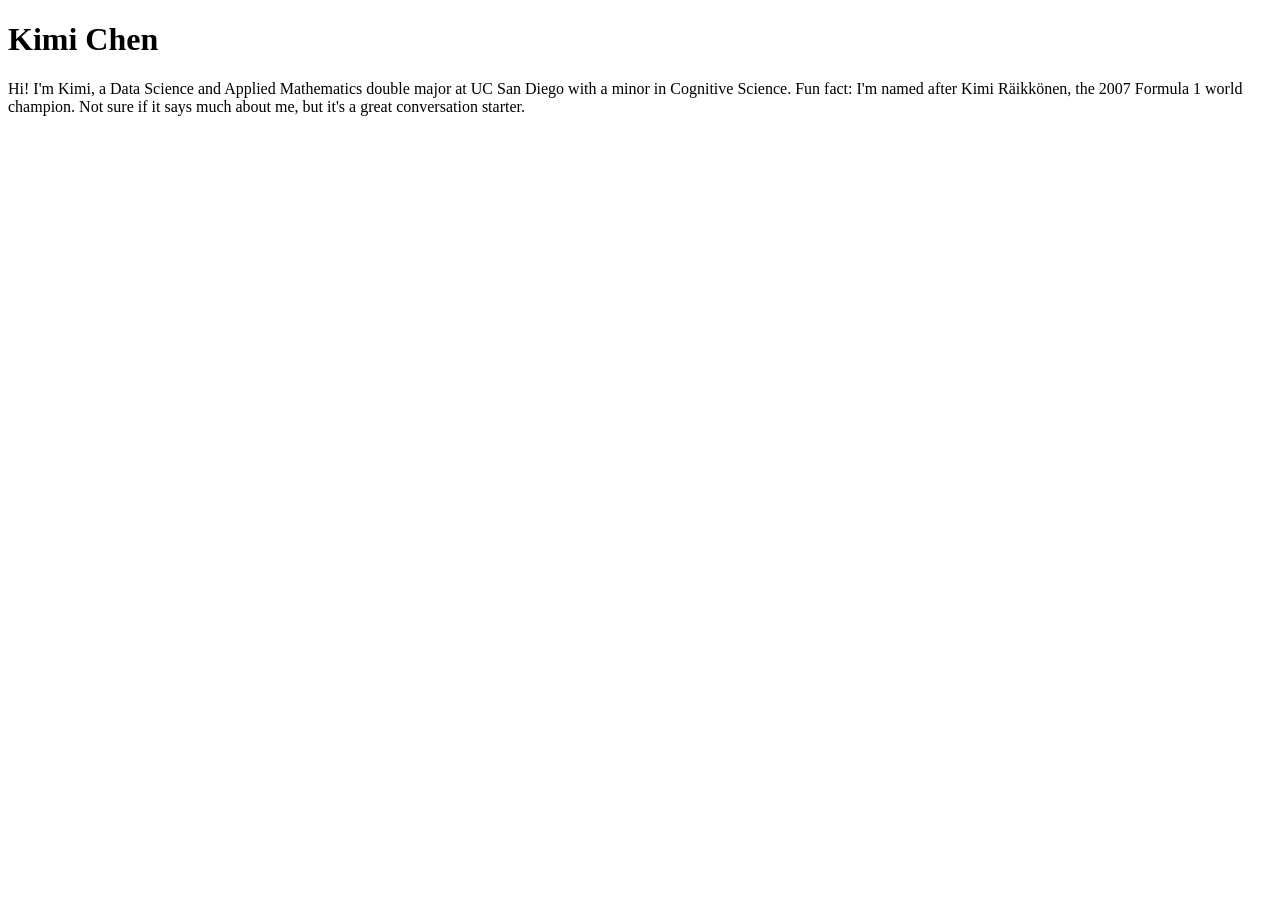
==== index.html @ e748a106 "Add name and intro" ====
<!doctype html>
<html lang="en">
    <head>
        <meta charset="UTF-8" />
        <meta name="viewport" content="width=device-width, initial-scale=1.0" />
        <title>Kimi Chen: Personal site and portfolio</title>
    </head>
    <body>
        <h1>Kimi Chen</h1>
        <p>
            Hi! I'm Kimi, a Data Science and Applied Mathematics double major at
            UC San Diego with a minor in Cognitive Science. Fun fact: I'm named
            after Kimi Räikkönen, the 2007 Formula 1 world champion. Not sure if
            it says much about me, but it's a great conversation starter.
        </p>
    </body>
</html>
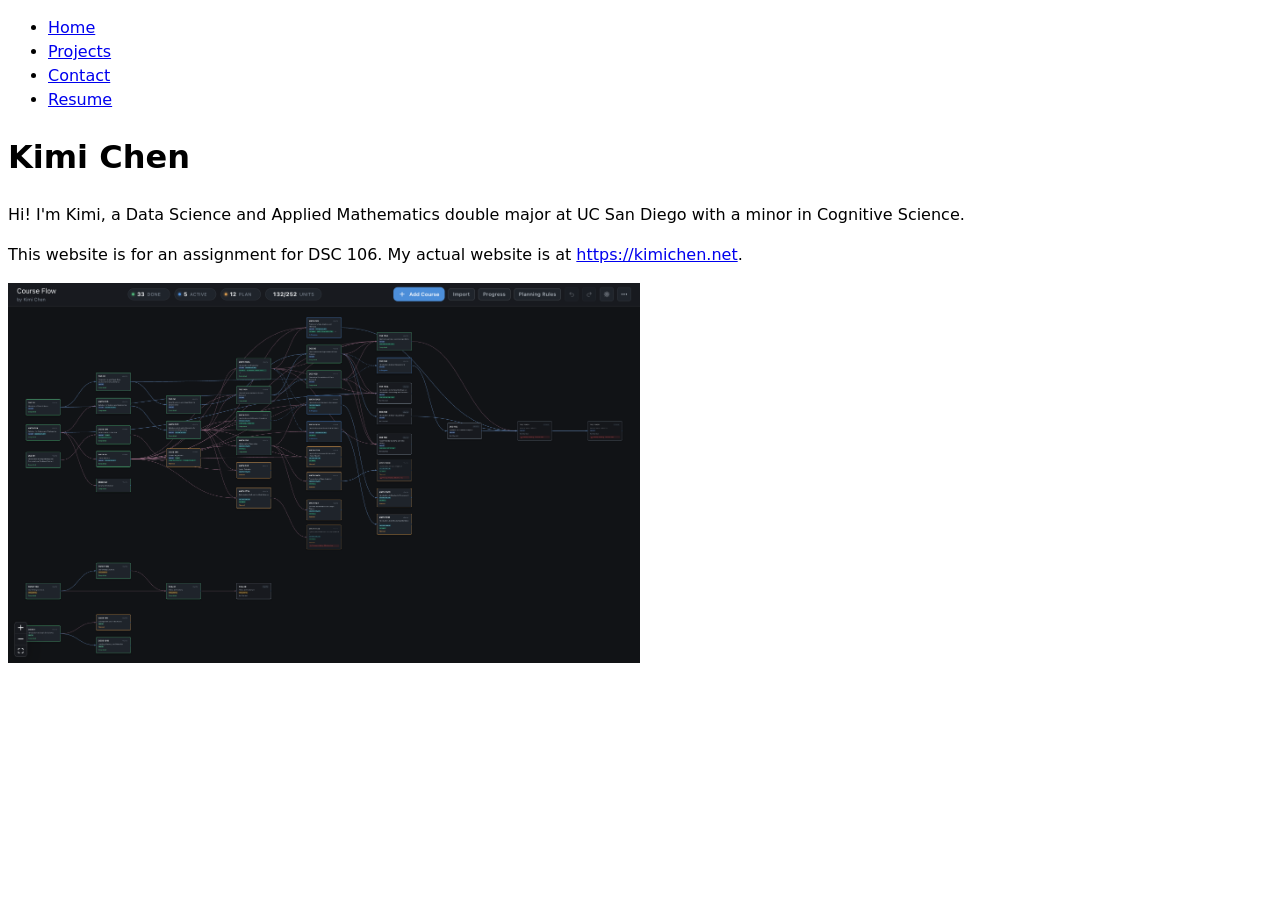
==== commit 10a2edea: "Lab 1 completion" ====
--- a/index.html
+++ b/index.html
@@ -3,15 +3,33 @@
     <head>
         <meta charset="UTF-8" />
         <meta name="viewport" content="width=device-width, initial-scale=1.0" />
+        <link rel="stylesheet" href="style.css" />
         <title>Kimi Chen: Personal site and portfolio</title>
     </head>
     <body>
+        <nav>
+            <ul>
+                <li><a href=".">Home</a></li>
+                <li><a href="./projects/index.html">Projects</a></li>
+                <li><a href="./contact/index.html">Contact</a></li>
+                <li><a href="./resume/index.html">Resume</a></li>
+            </ul>
+        </nav>
         <h1>Kimi Chen</h1>
         <p>
             Hi! I'm Kimi, a Data Science and Applied Mathematics double major at
-            UC San Diego with a minor in Cognitive Science. Fun fact: I'm named
-            after Kimi Räikkönen, the 2007 Formula 1 world champion. Not sure if
-            it says much about me, but it's a great conversation starter.
+            UC San Diego with a minor in Cognitive Science.
         </p>
+        <p>
+            This website is for an assignment for DSC 106. My actual website is
+            at
+            <a href="https://kimichen.net">https://kimichen.net</a>.
+        </p>
+
+        <img
+            src="image/course_flow_demo.png"
+            alt="Demo of one of my projects, Course Flow"
+            width="50%"
+        />
     </body>
 </html>
--- a/style.css
+++ b/style.css
@@ -0,0 +1,6 @@
+body {
+  /* Set line height to 1.5 times the font size
+	   and use the OS’s UI font as the website font
+	 */
+  font: 100%/1.5 system-ui;
+}
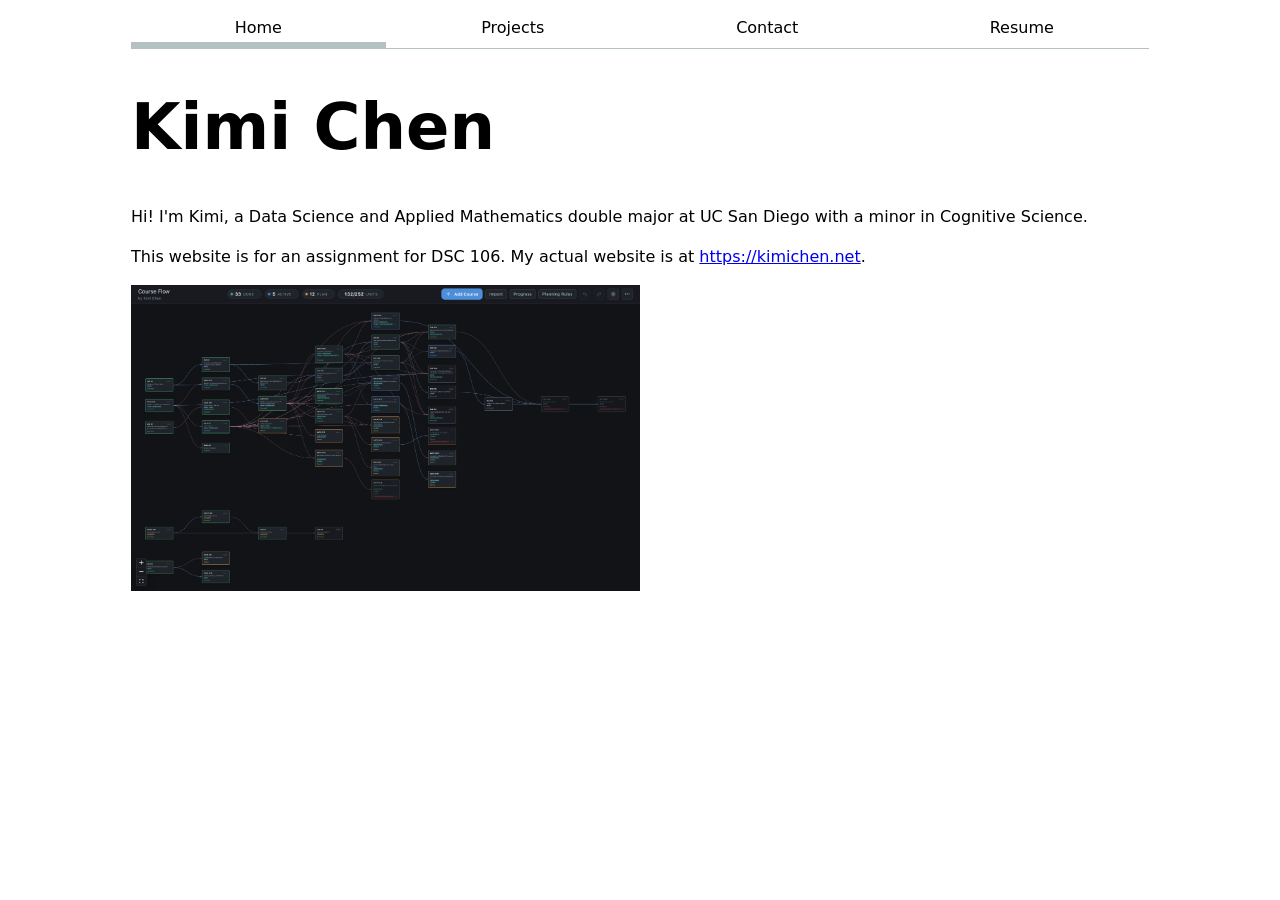
==== commit 6689807f: "Lab 2" ====
--- a/index.html
+++ b/index.html
@@ -9,7 +9,7 @@
     <body>
         <nav>
             <ul>
-                <li><a href=".">Home</a></li>
+                <li><a class="current" href=".">Home</a></li>
                 <li><a href="./projects/index.html">Projects</a></li>
                 <li><a href="./contact/index.html">Contact</a></li>
                 <li><a href="./resume/index.html">Resume</a></li>
--- a/style.css
+++ b/style.css
@@ -1,6 +1,209 @@
+html {
+    --color-accent: #e8553d;
+    accent-color: var(--color-accent);
+}
+
 body {
-  /* Set line height to 1.5 times the font size
+    /* Set line height to 1.5 times the font size
 	   and use the OS’s UI font as the website font
 	 */
-  font: 100%/1.5 system-ui;
-}+    font: 100%/1.5 system-ui;
+    max-width: 100ch;
+    margin-inline: max(1em, (100% - 100ch) / 2);
+}
+
+h1,
+h2,
+h3,
+h4,
+h5,
+h6 {
+    line-height: 1.1;
+    text-wrap: balance;
+}
+
+h1 {
+    font-size: 400%;
+}
+
+nav ul,
+nav li {
+    display: contents;
+}
+
+nav {
+    display: flex;
+    margin-bottom: 1em;
+    border-bottom: 1px solid oklch(80% 3% 200);
+}
+
+nav a {
+    flex: 1;
+    text-decoration: none;
+    color: inherit;
+    text-align: center;
+    padding: 0.5em;
+}
+
+nav a:hover {
+    border-bottom: 0.4em solid var(--color-accent);
+    padding-bottom: 0.1em;
+    background-color: oklch(from var(--color-accent) 95% 5% h);
+}
+
+nav a.current {
+    border-bottom: 0.4em solid oklch(80% 3% 200);
+    padding-bottom: 0.1em;
+}
+
+form {
+    display: grid;
+    grid-template-columns: auto 1fr;
+    gap: 1em;
+}
+
+label {
+    display: grid;
+    grid-template-columns: subgrid;
+    grid-column: 1 / -1;
+    align-items: center;
+}
+
+input,
+textarea,
+button {
+    font: inherit;
+}
+
+input,
+textarea {
+    width: 100%;
+    box-sizing: border-box;
+}
+
+button {
+    grid-column: 1 / -1;
+}
+
+.projects {
+    display: grid;
+    grid-template-columns: repeat(auto-fill, minmax(15em, 1fr));
+    gap: 1em;
+}
+
+.projects article {
+    display: grid;
+    grid-template-rows: subgrid;
+    grid-row: span 3;
+    gap: 1em;
+}
+
+.projects h2 {
+    margin: 0;
+}
+
+.projects img {
+    width: 100%;
+}
+
+.resume-page {
+    max-width: 110ch;
+}
+
+.resume-page > header {
+    margin-bottom: 2rem;
+    padding-block: 1.5rem 1.25rem;
+    border-bottom: 1px solid oklch(85% 3% 200);
+}
+
+.resume-page > header h1 {
+    margin: 0 0 0.25rem;
+    font-size: clamp(2.5rem, 5vw, 3.5rem);
+}
+
+.resume-page > header p {
+    display: flex;
+    flex-wrap: wrap;
+    gap: 0.25rem 0.9rem;
+    margin: 0;
+    color: oklch(45% 3% 200);
+}
+
+.resume-page > header a {
+    color: inherit;
+    text-decoration-color: oklch(from var(--color-accent) 70% 12% h);
+    text-underline-offset: 0.2em;
+}
+
+.resume-page main {
+    display: grid;
+    gap: 2rem;
+}
+
+.resume-page section {
+    display: grid;
+    gap: 1rem;
+}
+
+.resume-page section > h2 {
+    margin: 0;
+    font-size: 1.1rem;
+    letter-spacing: 0.08em;
+    text-transform: uppercase;
+    color: var(--color-accent);
+}
+
+.resume-page article {
+    padding: 1rem 1.25rem;
+    border: 1px solid oklch(88% 2% 200);
+    border-radius: 0.75rem;
+    background-color: oklch(98% 1% 200);
+}
+
+.resume-page article header {
+    margin-bottom: 0.75rem;
+}
+
+.resume-page article header h3 {
+    margin: 0;
+    font-size: 1.15rem;
+}
+
+.resume-page article header p {
+    margin: 0.2rem 0 0;
+    color: oklch(45% 3% 200);
+}
+
+.resume-page article > p {
+    margin: 0.35rem 0;
+}
+
+.resume-page ul {
+    margin: 0.5rem 0 0;
+    padding-left: 1.25rem;
+}
+
+.resume-page li + li {
+    margin-top: 0.5rem;
+}
+
+.resume-page section:last-of-type {
+    grid-template-columns: repeat(auto-fit, minmax(14rem, 1fr));
+}
+
+.resume-page section:last-of-type > h2 {
+    grid-column: 1 / -1;
+}
+
+.resume-page section:last-of-type article {
+    padding: 0.85rem 1rem;
+}
+
+.resume-page section:last-of-type article h3 {
+    margin: 0 0 0.25rem;
+    font-size: 1rem;
+}
+
+.resume-page section:last-of-type article p {
+    margin: 0;
+}
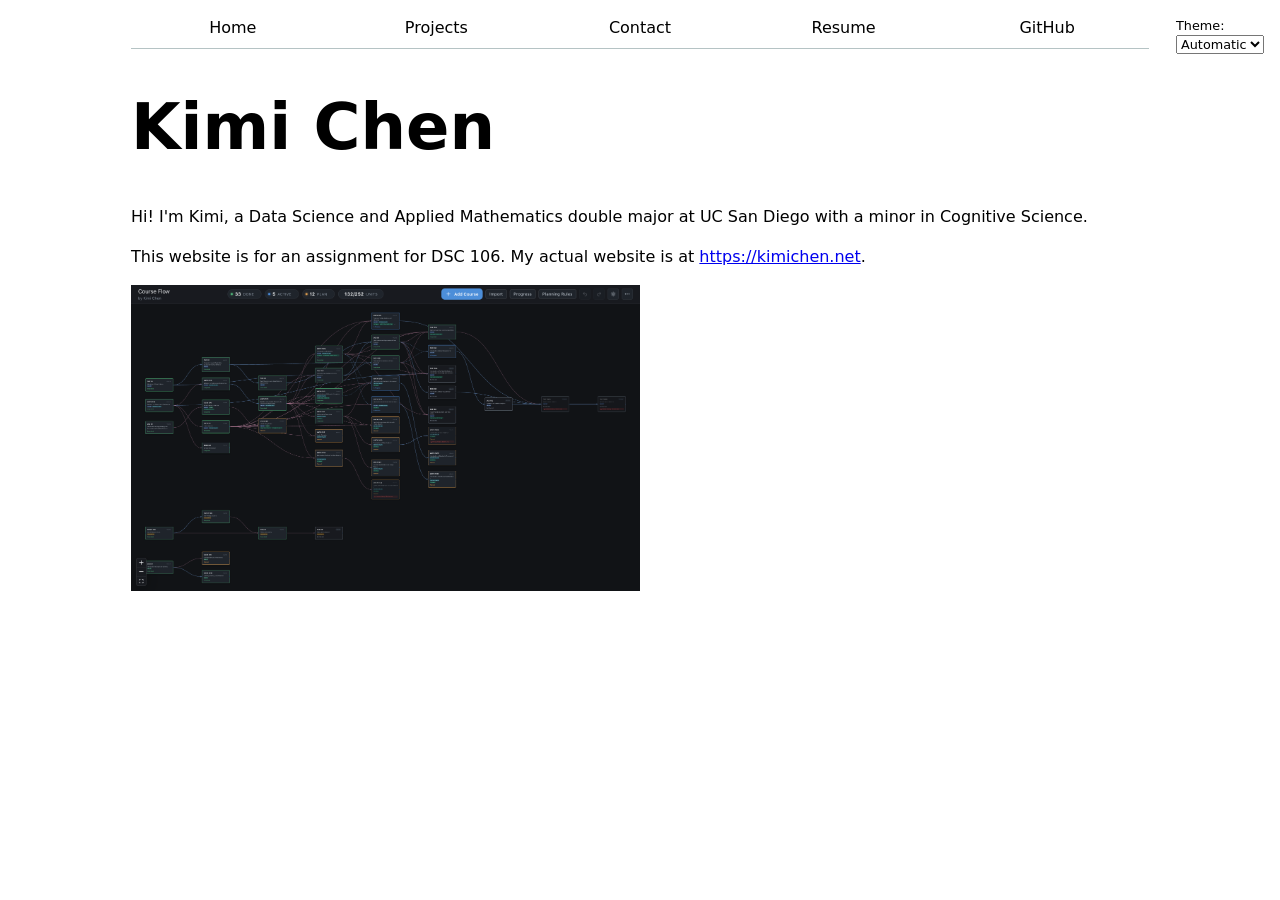
==== commit d9284fa9: "Lab 3" ====
--- a/index.html
+++ b/index.html
@@ -7,14 +7,6 @@
         <title>Kimi Chen: Personal site and portfolio</title>
     </head>
     <body>
-        <nav>
-            <ul>
-                <li><a class="current" href=".">Home</a></li>
-                <li><a href="./projects/index.html">Projects</a></li>
-                <li><a href="./contact/index.html">Contact</a></li>
-                <li><a href="./resume/index.html">Resume</a></li>
-            </ul>
-        </nav>
         <h1>Kimi Chen</h1>
         <p>
             Hi! I'm Kimi, a Data Science and Applied Mathematics double major at
@@ -31,5 +23,6 @@
             alt="Demo of one of my projects, Course Flow"
             width="50%"
         />
+        <script type="module" src="./global.js"></script>
     </body>
 </html>
--- a/style.css
+++ b/style.css
@@ -1,6 +1,7 @@
 html {
     --color-accent: #e8553d;
     accent-color: var(--color-accent);
+    color-scheme: light dark;
 }
 
 body {
@@ -32,9 +33,10 @@
 }
 
 nav {
+    --border-color: oklch(50% 10% 200 / 40%);
     display: flex;
     margin-bottom: 1em;
-    border-bottom: 1px solid oklch(80% 3% 200);
+    border-bottom: 1px solid var(--border-color);
 }
 
 nav a {
@@ -48,11 +50,11 @@
 nav a:hover {
     border-bottom: 0.4em solid var(--color-accent);
     padding-bottom: 0.1em;
-    background-color: oklch(from var(--color-accent) 95% 5% h);
+    background-color: color-mix(in oklch, var(--color-accent), canvas 85%);
 }
 
 nav a.current {
-    border-bottom: 0.4em solid oklch(80% 3% 200);
+    border-bottom: 0.4em solid var(--border-color);
     padding-bottom: 0.1em;
 }
 
@@ -71,6 +73,7 @@
 
 input,
 textarea,
+select,
 button {
     font: inherit;
 }
@@ -85,6 +88,13 @@
     grid-column: 1 / -1;
 }
 
+.color-scheme {
+    position: absolute;
+    top: 1rem;
+    right: 1rem;
+    font-size: 80%;
+}
+
 .projects {
     display: grid;
     grid-template-columns: repeat(auto-fill, minmax(15em, 1fr));
@@ -113,7 +123,7 @@
 .resume-page > header {
     margin-bottom: 2rem;
     padding-block: 1.5rem 1.25rem;
-    border-bottom: 1px solid oklch(85% 3% 200);
+    border-bottom: 1px solid oklch(50% 10% 200 / 40%);
 }
 
 .resume-page > header h1 {
@@ -126,7 +136,7 @@
     flex-wrap: wrap;
     gap: 0.25rem 0.9rem;
     margin: 0;
-    color: oklch(45% 3% 200);
+    color: color-mix(in oklch, canvastext, canvas 40%);
 }
 
 .resume-page > header a {
@@ -155,9 +165,9 @@
 
 .resume-page article {
     padding: 1rem 1.25rem;
-    border: 1px solid oklch(88% 2% 200);
+    border: 1px solid oklch(50% 10% 200 / 40%);
     border-radius: 0.75rem;
-    background-color: oklch(98% 1% 200);
+    background-color: color-mix(in oklch, canvas, canvastext 4%);
 }
 
 .resume-page article header {
@@ -171,7 +181,7 @@
 
 .resume-page article header p {
     margin: 0.2rem 0 0;
-    color: oklch(45% 3% 200);
+    color: color-mix(in oklch, canvastext, canvas 40%);
 }
 
 .resume-page article > p {
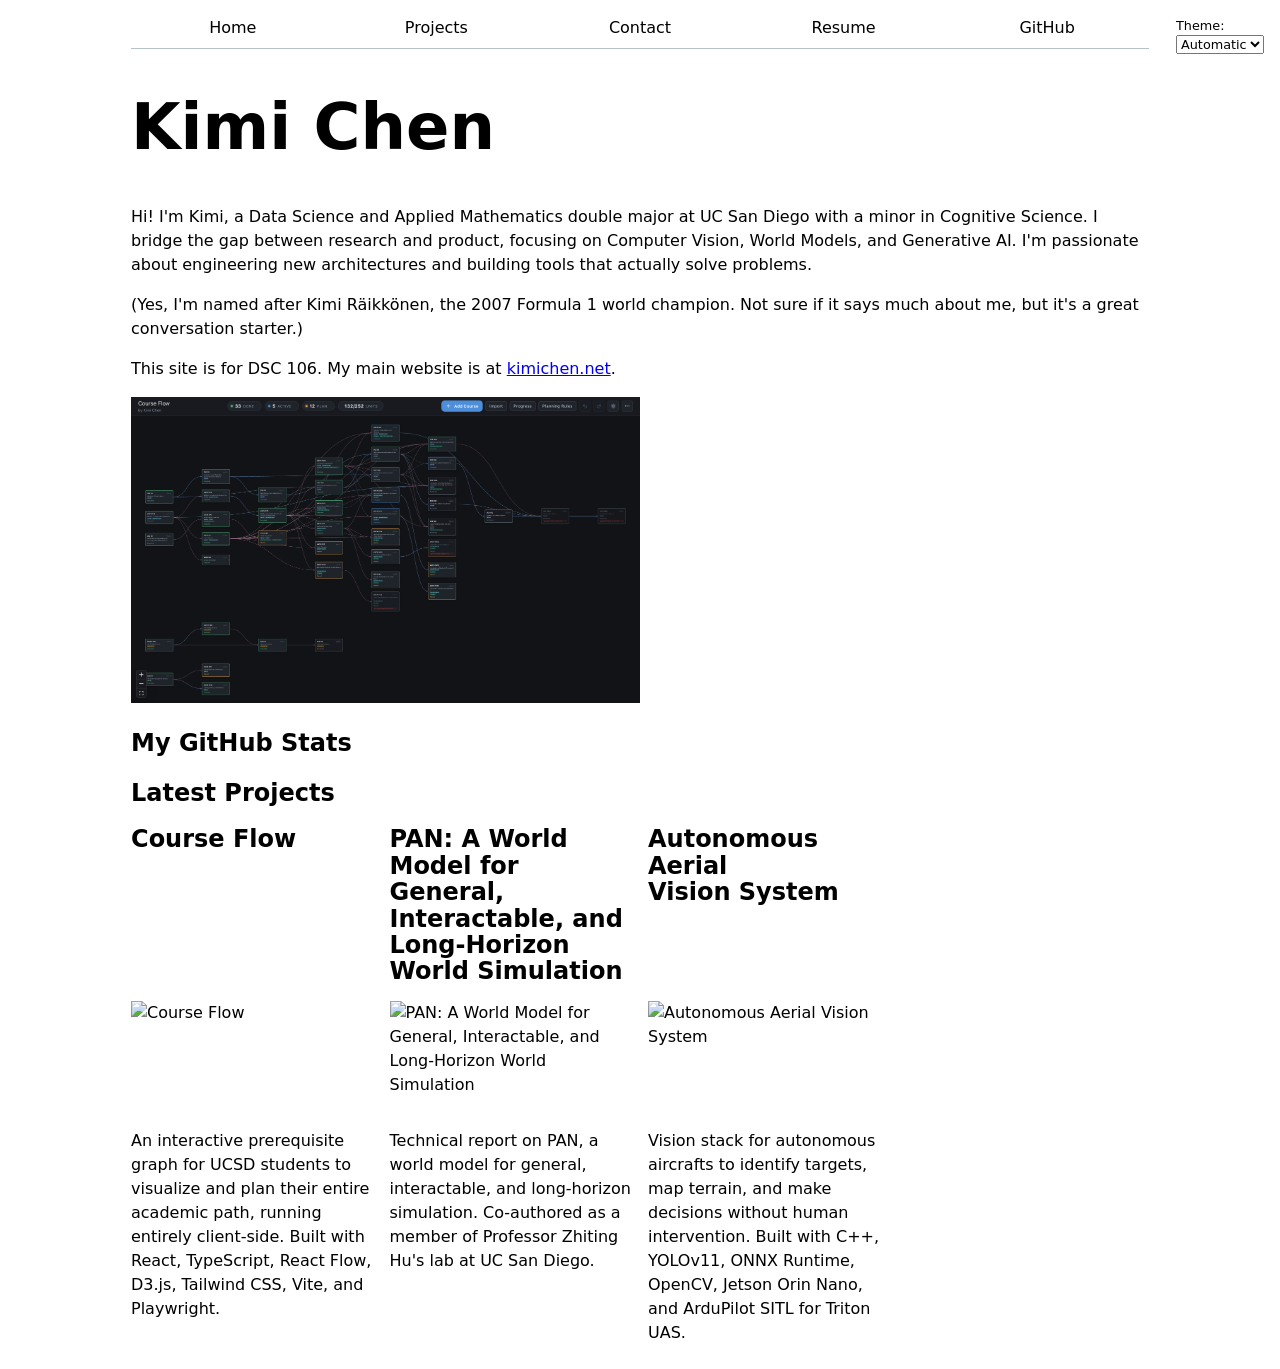
==== commit 3efd2dab: "Lab 4" ====
--- a/index.html
+++ b/index.html
@@ -10,12 +10,19 @@
         <h1>Kimi Chen</h1>
         <p>
             Hi! I'm Kimi, a Data Science and Applied Mathematics double major at
-            UC San Diego with a minor in Cognitive Science.
+            UC San Diego with a minor in Cognitive Science. I bridge the gap
+            between research and product, focusing on Computer Vision, World
+            Models, and Generative AI. I'm passionate about engineering new
+            architectures and building tools that actually solve problems.
         </p>
         <p>
-            This website is for an assignment for DSC 106. My actual website is
-            at
-            <a href="https://kimichen.net">https://kimichen.net</a>.
+            (Yes, I'm named after Kimi Räikkönen, the 2007 Formula 1 world
+            champion. Not sure if it says much about me, but it's a great
+            conversation starter.)
+        </p>
+        <p>
+            This site is for DSC 106. My main website is at
+            <a href="https://kimichen.net">kimichen.net</a>.
         </p>
 
         <img
@@ -23,6 +30,16 @@
             alt="Demo of one of my projects, Course Flow"
             width="50%"
         />
+
+        <h2>My GitHub Stats</h2>
+        <div id="profile-stats"></div>
+
+        <h2>Latest Projects</h2>
+        <div class="projects">
+            <!-- Dynamically added content will appear here -->
+        </div>
+
         <script type="module" src="./global.js"></script>
+        <script src="index.js" type="module" defer></script>
     </body>
 </html>
--- a/style.css
+++ b/style.css
@@ -217,3 +217,35 @@
 .resume-page section:last-of-type article p {
     margin: 0;
 }
+
+#profile-stats {
+    margin-block: 1.5rem;
+}
+
+#profile-stats dl {
+    display: grid;
+    grid-template-columns: repeat(4, 1fr);
+    gap: 0.25rem 1rem;
+    margin: 0;
+    padding: 1rem 1.25rem;
+    border: 1px solid oklch(80% 3% 250 / 40%);
+    border-radius: 0.5rem;
+    background-color: oklch(from canvas 98% 2% h);
+    text-align: center;
+}
+
+#profile-stats dt {
+    grid-row: 1;
+    font-weight: 600;
+    letter-spacing: 0.02em;
+    font-size: 0.85rem;
+    color: oklch(55% 3% 250);
+    text-transform: uppercase;
+}
+
+#profile-stats dd {
+    grid-row: 2;
+    margin: 0;
+    font-size: 1.75rem;
+    font-weight: 500;
+}
